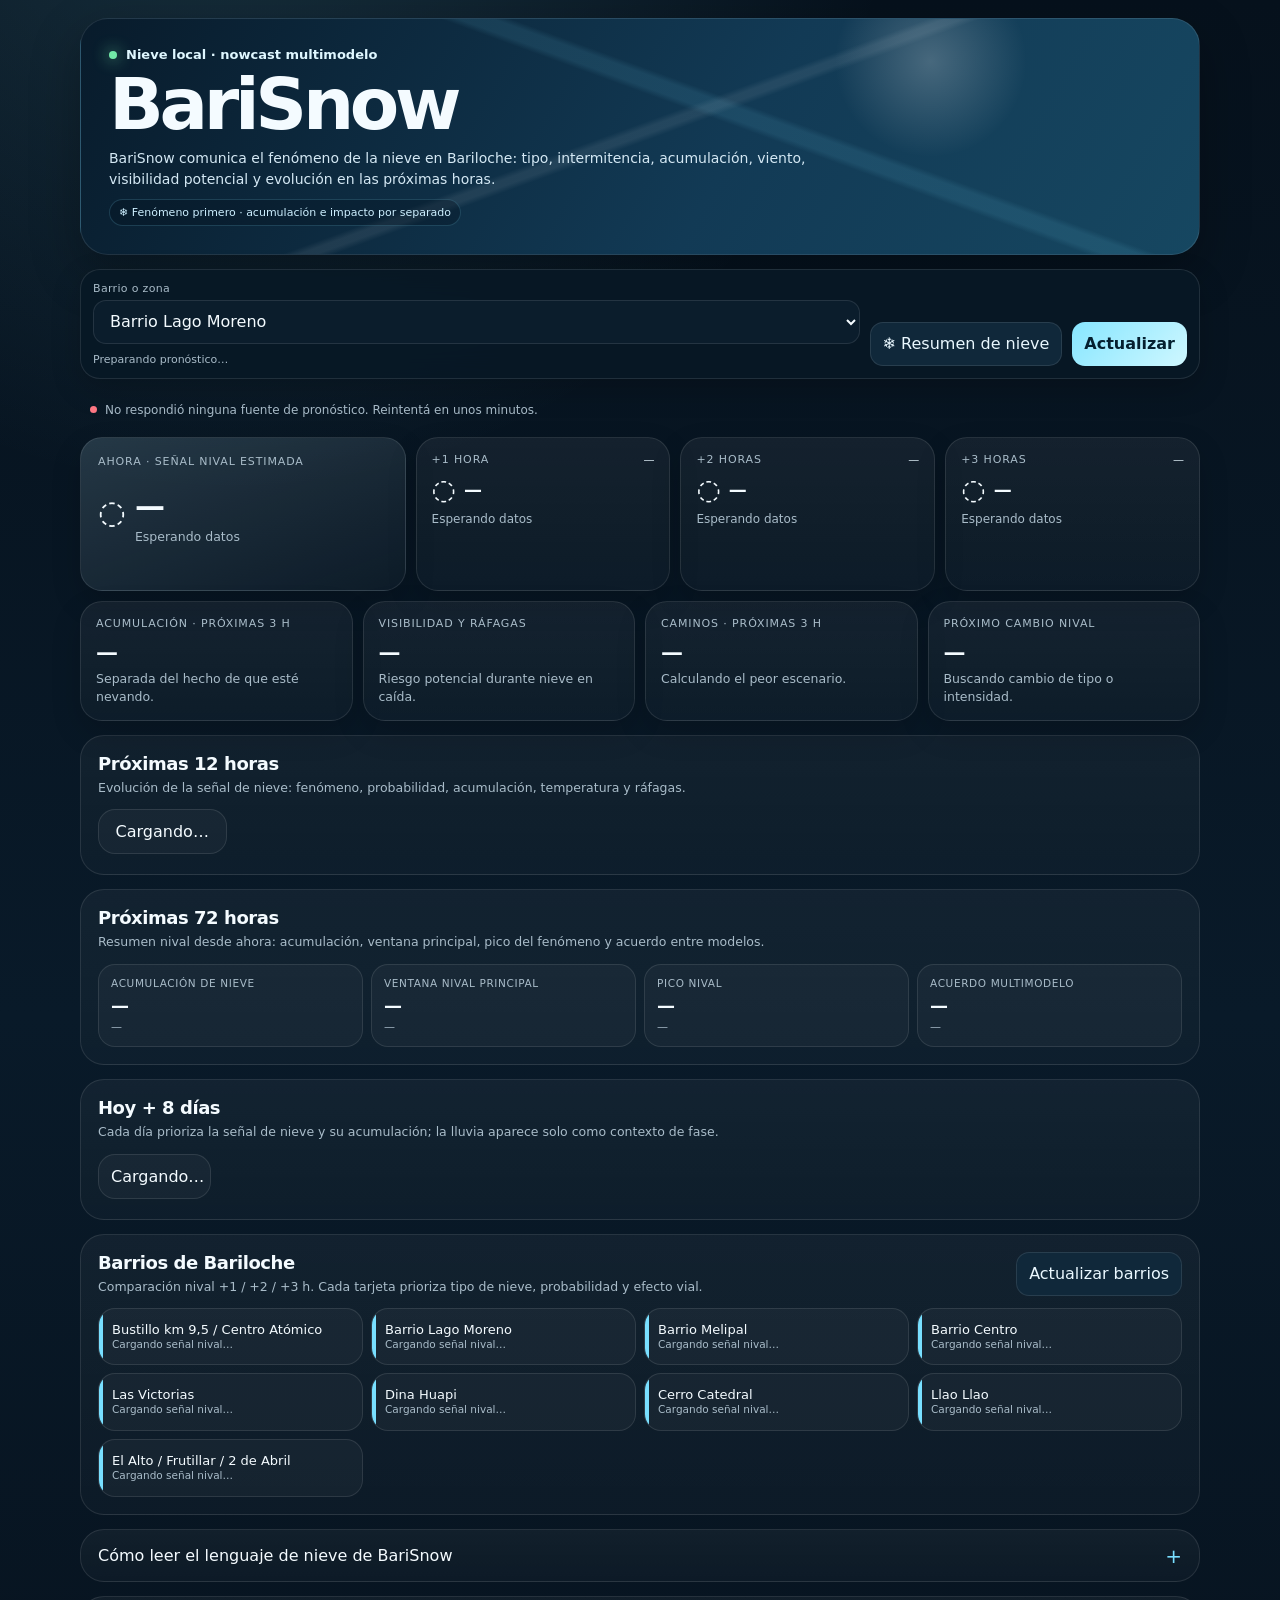
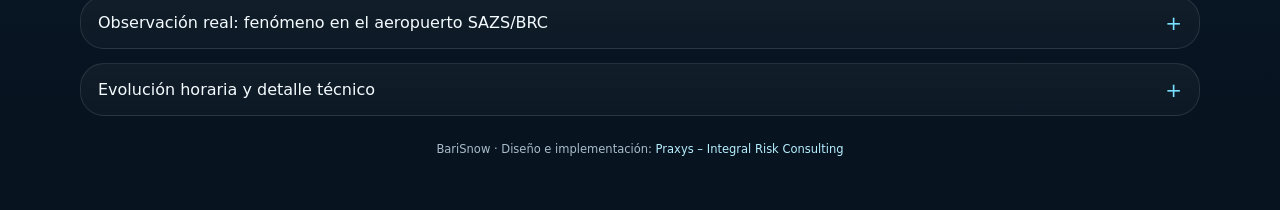
==== index.html @ 5141134d "Activar la capa especializada de comunicación de nieve" ====
<!doctype html>
<html lang="es">
<head>
  <meta charset="utf-8">
  <meta name="viewport" content="width=device-width,initial-scale=1">
  <meta name="theme-color" content="#081826">
  <title>BariSnow · Bariloche</title>
  <link rel="stylesheet" href="styles.css">
</head>
<body>
<div class="wrap">
    <header class="hero">
      <div class="brandline"><span class="live-dot"></span> Pronóstico local multimodelo</div>
      <h1>BariSnow</h1>
      <div class="subtitle">Lluvia, nieve y condiciones para circular en Bariloche, con foco en la próxima 1, 2 y 3 horas.</div>
    </header>

    <main>
      <section class="toolbar" aria-label="Controles principales">
        <div class="field">
          <label for="locationPreset">Barrio o zona</label>
          <select id="locationPreset">
            <option value="bustillo_95">Bustillo km 9,5 / Centro Atómico</option>
            <option value="lago_moreno" selected>Barrio Lago Moreno</option>
            <option value="melipal">Barrio Melipal</option>
            <option value="centro">Barrio Centro</option>
            <option value="las_victorias">Las Victorias</option>
            <option value="dina_huapi">Dina Huapi</option>
            <option value="cerro_catedral">Cerro Catedral</option>
            <option value="llao_llao">Llao Llao</option>
            <option value="el_alto">El Alto / Frutillar / 2 de Abril</option>
          </select>
          <div id="updatedAt" class="updated">Preparando pronóstico…</div>
        </div>
        <button id="quickBtn" class="soft" type="button">☕ Lectura simple</button>
        <button id="refreshBtn" class="primary" type="button">Actualizar</button>
      </section>

      <div class="statusline"><span id="statusDot" class="status-dot"></span><span id="statusText">Cargando modelos…</span></div>

      <section class="glance" aria-label="Resumen principal">
        <article class="glance-card main">
          <div class="eyebrow">Ahora</div>
          <div class="weather-line"><div id="nowIcon" class="weather-icon">◌</div><div><div id="nowTemp" class="big">—</div><div id="nowPhase" class="sub">Esperando datos</div></div></div>
          <div id="nowMeta" class="chiprow"></div>
        </article>
        <div class="short-grid" aria-label="Pronóstico de una a tres horas">
          <article class="horizon-card">
            <div class="horizon-head"><div class="eyebrow">+1 hora</div><div id="plus1Clock" class="clock">—</div></div>
            <div class="horizon-weather"><div id="plus1Icon" class="horizon-icon">◌</div><div id="plus1Temp" class="horizon-temp">—</div></div>
            <div id="plus1Main" class="horizon-main">Esperando datos</div>
            <div id="plus1Chips" class="chiprow"></div>
          </article>
          <article class="horizon-card">
            <div class="horizon-head"><div class="eyebrow">+2 horas</div><div id="plus2Clock" class="clock">—</div></div>
            <div class="horizon-weather"><div id="plus2Icon" class="horizon-icon">◌</div><div id="plus2Temp" class="horizon-temp">—</div></div>
            <div id="plus2Main" class="horizon-main">Esperando datos</div>
            <div id="plus2Chips" class="chiprow"></div>
          </article>
          <article class="horizon-card">
            <div class="horizon-head"><div class="eyebrow">+3 horas</div><div id="plus3Clock" class="clock">—</div></div>
            <div class="horizon-weather"><div id="plus3Icon" class="horizon-icon">◌</div><div id="plus3Temp" class="horizon-temp">—</div></div>
            <div id="plus3Main" class="horizon-main">Esperando datos</div>
            <div id="plus3Chips" class="chiprow"></div>
          </article>
        </div>
      </section>

      <section class="decision-grid" aria-label="Decisiones de corto plazo">
        <article class="decision-card">
          <div class="eyebrow">Caminos · próximas 3 horas</div>
          <div id="roadMain" class="big compact">—</div>
          <div id="roadText" class="sub">Calculando el peor escenario entre +1, +2 y +3 h.</div>
        </article>
        <article class="decision-card">
          <div class="eyebrow">Próximo cambio</div>
          <div id="changeMain" class="big compact">—</div>
          <div id="changeText" class="sub">Buscando el primer cambio real de estado.</div>
        </article>
      </section>

      <section class="panel">
        <div class="panel-head"><div><h2>Próximas 12 horas</h2><div class="note">+1, +2 y +3 h con detalle horario; después, puntos de tendencia hasta +12 h.</div></div></div>
        <div id="hourStrip" class="hour-strip"><div class="hour-card">Cargando…</div></div>
      </section>

      <section class="panel">
        <div class="panel-head"><div><h2>Próximas 72 horas</h2><div class="note">Acumulados desde ahora y momento de mayor actividad.</div></div></div>
        <div class="event-bar">
          <div class="metric"><span>Lluvia</span><strong id="rain72">—</strong><small id="rain72Text">—</small></div>
          <div class="metric"><span>Nieve posible</span><strong id="snow72">—</strong><small id="snow72Text">—</small></div>
          <div class="metric"><span>Momento más activo</span><strong id="peak72">—</strong><small id="peak72Text">—</small></div>
          <div class="metric"><span id="confidenceLabel">Confianza multimodelo</span><strong id="confidence">—</strong><small id="confidenceText">—</small></div>
        </div>
      </section>

      <section class="panel">
        <div class="panel-head"><div><h2>Hoy + 8 días</h2><div class="note">El primer día cuenta desde la hora actual; los primeros tres días concentran la mayor utilidad operativa.</div></div></div>
        <div id="dailyGrid" class="daily-grid"><div class="day-card">Cargando…</div></div>
      </section>

      <section class="panel">
        <div class="panel-head"><div><h2>Barrios de Bariloche</h2><div class="note">Comparación +1 / +2 / +3 h con Best Match. Tocá una zona para recalcularla en multimodelo.</div></div><button id="refreshPlaces" class="soft" type="button">Actualizar barrios</button></div>
        <div id="placesGrid" class="places-grid"><div class="place-card">Cargando…</div></div>
      </section>

      <details class="panel" id="obsPanel">
        <summary>Observación real del aeropuerto SAZS/BRC</summary>
        <div class="details-body">
          <div id="obsStatus" class="note" style="margin-bottom:10px">Buscando METAR…</div>
          <div class="obs-line">
            <div class="obs-box"><span>Temperatura</span><strong id="obsTemp">—</strong></div>
            <div class="obs-box"><span>Humedad</span><strong id="obsRH">—</strong></div>
            <div class="obs-box"><span>Viento</span><strong id="obsWind">—</strong></div>
            <div class="obs-box"><span>Fenómeno</span><strong id="obsPhenomena">—</strong></div>
            <div class="obs-box"><span>Antigüedad</span><strong id="obsAge">—</strong></div>
          </div>
          <div id="obsRaw" class="debug" style="margin-top:10px">METAR: —</div>
          <button id="retryObs" class="soft" type="button" style="margin-top:10px">Reintentar observación</button>
        </div>
      </details>

      <details class="panel">
        <summary>Evolución horaria y detalle técnico</summary>
        <div class="details-body">
          <canvas id="chart"></canvas>
          <div class="tech-grid" style="margin-top:12px">
            <div class="field"><label>Fuentes</label><select id="sourceMode"><option value="ensemble" selected>Multimodelo</option><option value="best_match">Best Match</option><option value="ecmwf">ECMWF IFS</option><option value="gfs">NOAA GFS</option><option value="gem">CMC GEM</option></select></div>
            <div class="field"><label>Factor orográfico</label><input id="oro" type="number" step="0.05" value="0.42"></div>
            <div class="field"><label>Ajuste térmico °C</label><input id="coldBias" type="number" step="0.1" value="0"></div>
          </div>
          <div id="technicalStatus" class="debug" style="margin-bottom:10px">Esperando corrida.</div>
          <div class="tablebox"><table><thead><tr><th>Hora</th><th>T</th><th>Sens.</th><th>Precip.</th><th>Prob. nieve</th><th>Nieve</th><th>Fase</th><th>Conf.</th></tr></thead><tbody id="rows"></tbody></table></div>
        </div>
      </details>
    </main>

    <footer>BariSnow · Diseño e implementación: <a href="https://www.praxys-consulting.com/" target="_blank" rel="noopener noreferrer">Praxys – Integral Risk Consulting</a></footer>
  </div>

  <div id="quickModal" class="modal" aria-hidden="true">
    <div class="modal-card" role="dialog" aria-modal="true" aria-labelledby="quickTitle">
      <button id="quickClose" class="modal-close" type="button" aria-label="Cerrar">×</button>
      <h2 id="quickTitle">☕ Lectura simple</h2>
      <div id="quickText" class="quick-text">Esperando pronóstico.</div>
    </div>
  </div>
  <script src="core.js"></script>
  <script src="ui.js"></script>
  <script src="snow-communication.js"></script>
</body>
</html>
---- styles.css ----
:root{
      --bg:#07131f;
      --panel:#0d2030;
      --panel2:#10283b;
      --line:rgba(255,255,255,.10);
      --txt:#f4fbff;
      --mut:#a9bcc9;
      --blue:#78dfff;
      --green:#72e8a8;
      --yellow:#ffd267;
      --orange:#ffad52;
      --red:#ff7885;
      --shadow:0 18px 50px rgba(0,0,0,.28);
    }
    *{box-sizing:border-box}
    html{scroll-behavior:smooth}
    body{
      margin:0;
      color:var(--txt);
      font-family:Inter,ui-sans-serif,system-ui,-apple-system,BlinkMacSystemFont,"Segoe UI",sans-serif;
      background:
        radial-gradient(circle at 18% -10%,rgba(120,223,255,.16),transparent 30%),
        linear-gradient(180deg,#06111c,#091a29 56%,#07131f);
      min-height:100vh;
    }
    button,select,input{font:inherit}
    button{cursor:pointer}
    a{color:#b7efff;text-decoration:none}
    .wrap{width:min(1120px,calc(100% - 28px));margin:auto;padding:18px 0 42px}
    .hero{
      position:relative;
      min-height:164px;
      overflow:hidden;
      border:1px solid var(--line);
      border-radius:28px;
      background:linear-gradient(120deg,#0a2337,#133b56);
      box-shadow:var(--shadow);
      padding:28px;
      display:flex;
      flex-direction:column;
      justify-content:flex-end;
    }
    .hero::before{
      content:"";
      position:absolute;inset:0;
      background:
        radial-gradient(circle at 76% 18%,rgba(255,255,255,.22),transparent 11%),
        linear-gradient(160deg,transparent 48%,rgba(255,255,255,.08) 49% 50%,transparent 51%),
        linear-gradient(20deg,transparent 57%,rgba(120,223,255,.10) 58% 60%,transparent 61%);
      pointer-events:none;
    }
    .hero > *{position:relative}
    .brandline{display:flex;align-items:center;gap:9px;color:#dff7ff;font-size:13px;margin-bottom:8px}
    .live-dot{width:8px;height:8px;border-radius:50%;background:var(--green);box-shadow:0 0 16px var(--green)}
    h1{margin:0;font-size:clamp(40px,7vw,72px);line-height:.95;letter-spacing:-.06em;font-weight:760}
    .subtitle{margin-top:10px;color:#d4e8f4;font-size:14px;max-width:700px;line-height:1.45}

    .toolbar{
      position:sticky;top:8px;z-index:20;
      display:grid;grid-template-columns:minmax(220px,1fr) auto auto;gap:10px;align-items:end;
      margin:14px 0;
      padding:12px;
      border:1px solid var(--line);
      border-radius:20px;
      background:rgba(8,24,37,.92);
      backdrop-filter:blur(14px);
      box-shadow:0 10px 30px rgba(0,0,0,.18);
    }
    .field{display:flex;flex-direction:column;gap:5px}
    label{font-size:11px;color:var(--mut);letter-spacing:.03em}
    select,input,button{
      min-height:44px;border-radius:13px;border:1px solid var(--line);
      background:#0b1d2c;color:var(--txt);padding:10px 12px;outline:none;
    }
    button.primary{border:0;background:linear-gradient(135deg,#86e6ff,#cff7ff);color:#052030;font-weight:700}
    button.soft{background:#10283a;color:#eaf8ff}
    button:hover{filter:brightness(1.07)}
    .updated{font-size:11px;color:var(--mut);margin-top:4px}

    .statusline{
      display:flex;align-items:center;gap:8px;
      min-height:34px;margin:0 0 10px;padding:7px 10px;
      color:var(--mut);font-size:12px;
    }
    .status-dot{width:7px;height:7px;border-radius:50%;background:var(--yellow)}
    .status-dot.ok{background:var(--green)}
    .status-dot.error{background:var(--red)}

    .glance{
      display:grid;grid-template-columns:minmax(220px,.88fr) minmax(0,2.12fr);gap:10px;margin-bottom:10px;
    }
    .glance-card,.horizon-card,.decision-card{
      min-height:154px;padding:17px;border:1px solid var(--line);border-radius:22px;
      background:linear-gradient(180deg,rgba(255,255,255,.055),rgba(255,255,255,.025));
      box-shadow:0 12px 30px rgba(0,0,0,.16);
    }
    .glance-card.main{background:linear-gradient(160deg,rgba(120,223,255,.13),rgba(255,255,255,.03))}
    .short-grid{display:grid;grid-template-columns:repeat(3,1fr);gap:10px}
    .horizon-card{min-height:154px;padding:15px}
    .horizon-head{display:flex;align-items:center;justify-content:space-between;gap:8px}
    .clock{font-size:11px;color:#dcebf3}
    .horizon-weather{display:flex;align-items:center;gap:8px;margin-top:10px}
    .horizon-icon{font-size:28px;line-height:1}
    .horizon-temp{font-size:25px;letter-spacing:-.045em;font-weight:720}
    .horizon-main{margin-top:8px;font-size:13px;line-height:1.3;font-weight:650}
    .decision-grid{display:grid;grid-template-columns:1fr 1fr;gap:10px;margin-bottom:14px}
    .decision-card{min-height:112px;padding:15px}
    .eyebrow{font-size:11px;color:var(--mut);text-transform:uppercase;letter-spacing:.08em}
    .big{font-size:30px;line-height:1.06;margin:11px 0 6px;letter-spacing:-.045em;font-weight:720}
    .big.compact{font-size:22px}
    .sub{font-size:12.5px;line-height:1.4;color:var(--mut)}
    .weather-line{display:flex;align-items:center;gap:9px;margin-top:11px}
    .weather-icon{font-size:32px;line-height:1}
    .chiprow{display:flex;flex-wrap:wrap;gap:6px;margin-top:9px}
    .chip{display:inline-flex;align-items:center;gap:5px;padding:5px 8px;border-radius:999px;border:1px solid var(--line);font-size:11px;background:rgba(255,255,255,.05)}
    .green{color:var(--green)} .yellow{color:var(--yellow)} .orange{color:var(--orange)} .red{color:var(--red)} .blue{color:var(--blue)}

    .panel{
      margin-bottom:14px;padding:17px;border:1px solid var(--line);border-radius:24px;
      background:linear-gradient(180deg,rgba(255,255,255,.045),rgba(255,255,255,.022));
    }
    .panel-head{display:flex;align-items:flex-start;justify-content:space-between;gap:14px;margin-bottom:12px}
    h2{margin:0;font-size:18px;letter-spacing:-.025em;font-weight:680}
    h3{margin:0;font-size:14px;font-weight:650}
    .note{margin-top:5px;color:var(--mut);font-size:12.5px;line-height:1.45}

    .hour-strip{display:grid;grid-template-columns:repeat(8,minmax(104px,1fr));gap:8px;overflow-x:auto;padding-bottom:3px}
    .hour-card{padding:12px 9px;border-radius:17px;border:1px solid var(--line);background:rgba(255,255,255,.035);text-align:center}
    .hour-card .time{font-size:12px;color:#dcebf3}
    .hour-card .ico{font-size:25px;margin:8px 0 5px}
    .hour-card .temp{font-size:18px;letter-spacing:-.03em}
    .hour-card .micro{font-size:10.5px;color:var(--mut);margin-top:5px;line-height:1.35}

    .event-bar{display:grid;grid-template-columns:repeat(4,1fr);gap:8px}
    .metric{padding:12px;border-radius:17px;background:rgba(255,255,255,.035);border:1px solid var(--line)}
    .metric span{display:block;color:var(--mut);font-size:10.5px;text-transform:uppercase;letter-spacing:.06em}
    .metric strong{display:block;margin-top:6px;font-size:18px;letter-spacing:-.035em;font-weight:680}
    .metric small{display:block;margin-top:4px;color:var(--mut);font-size:11px;line-height:1.35}

    .daily-grid{display:grid;grid-template-columns:repeat(9,minmax(108px,1fr));gap:8px;overflow-x:auto;padding-bottom:3px}
    .day-card{min-width:108px;padding:12px;border-radius:17px;border:1px solid var(--line);background:rgba(255,255,255,.035)}
    .day-name{font-size:11px;color:var(--mut)}
    .day-date{font-size:15px;margin-top:2px}
    .day-icon{font-size:25px;margin:10px 0 7px}
    .day-temp{font-size:16px}
    .day-meta{font-size:10.5px;color:var(--mut);line-height:1.45;margin-top:7px}

    .places-grid{display:grid;grid-template-columns:repeat(4,1fr);gap:8px}
    .place-card{position:relative;padding:13px;border-radius:17px;border:1px solid var(--line);background:rgba(255,255,255,.035);cursor:pointer;overflow:hidden}
    .place-card::before{content:"";position:absolute;left:0;top:0;bottom:0;width:4px;background:var(--blue)}
    .place-card.green::before{background:var(--green)} .place-card.yellow::before{background:var(--yellow)} .place-card.orange::before{background:var(--orange)} .place-card.red::before{background:var(--red)}
    .place-card .place-name{font-size:13px}
    .place-card .place-main{margin:8px 0 5px;font-size:14px;line-height:1.3}
    .place-card .place-meta{font-size:10.5px;color:var(--mut);line-height:1.4}
    .place-hours{display:grid;grid-template-columns:repeat(3,1fr);gap:5px;margin-top:9px}
    .place-hour{padding:7px 5px;border-radius:11px;border:1px solid rgba(255,255,255,.07);background:rgba(255,255,255,.025);text-align:center}
    .place-hour span{display:block;font-size:9.5px;color:var(--mut)}
    .place-hour strong{display:block;margin-top:3px;font-size:11.5px;font-weight:650}
    .place-hour small{display:block;margin-top:2px;font-size:9px;color:var(--mut);line-height:1.25}

    details.panel{padding:0;overflow:hidden}
    details summary{list-style:none;cursor:pointer;padding:16px 17px;font-size:16px}
    details summary::-webkit-details-marker{display:none}
    details summary::after{content:"+";float:right;color:var(--blue);font-size:20px;line-height:1}
    details[open] summary::after{content:"–"}
    .details-body{padding:0 17px 17px}
    .obs-line{display:grid;grid-template-columns:repeat(5,1fr);gap:8px}
    .obs-box{padding:10px;border-radius:15px;border:1px solid var(--line);background:rgba(255,255,255,.03)}
    .obs-box span{display:block;color:var(--mut);font-size:10px}
    .obs-box strong{display:block;margin-top:5px;font-size:15px;font-weight:650}
    canvas{display:block;width:100%;height:330px;border:1px solid var(--line);border-radius:18px;background:#07131f}
    .tech-grid{display:grid;grid-template-columns:repeat(3,1fr);gap:8px;margin-bottom:12px}
    .tablebox{max-height:420px;overflow:auto;border:1px solid var(--line);border-radius:16px}
    table{width:100%;border-collapse:collapse;font-size:11px}
    th,td{padding:8px;border-bottom:1px solid rgba(255,255,255,.07);white-space:nowrap;text-align:left}
    th{position:sticky;top:0;background:#0c2233;color:#c6d9e5}
    .debug{padding:10px;border:1px solid var(--line);border-radius:14px;background:rgba(0,0,0,.14);color:var(--mut);font-size:11.5px;line-height:1.5}

    .modal{position:fixed;inset:0;z-index:100;display:none;place-items:center;padding:16px;background:rgba(0,0,0,.68);backdrop-filter:blur(10px)}
    .modal.show{display:grid}
    .modal-card{position:relative;width:min(650px,100%);max-height:84vh;overflow:auto;padding:22px;border-radius:24px;border:1px solid rgba(120,223,255,.24);background:#0b2132;box-shadow:0 30px 80px rgba(0,0,0,.48)}
    .modal-card h2{margin-bottom:14px}
    .modal-close{position:absolute;right:12px;top:12px;width:38px;height:38px;min-height:38px;padding:0;border-radius:50%;background:rgba(255,255,255,.06);font-size:22px}
    .quick-text{font-size:15px;line-height:1.65;color:#e9f8ff}
    .quick-text p{margin:0 0 13px}

    footer{padding:12px 4px;color:var(--mut);font-size:11.5px;text-align:center}

    @media (max-width:900px){
      .glance{grid-template-columns:1fr}
      .short-grid{grid-template-columns:repeat(3,1fr)}
      .decision-grid{grid-template-columns:1fr 1fr}
      .places-grid{grid-template-columns:1fr 1fr}
      .event-bar{grid-template-columns:1fr 1fr}
      .obs-line{grid-template-columns:1fr 1fr}
    }
    @media (max-width:620px){
      .wrap{width:min(100% - 16px,1120px);padding-top:8px}
      .hero{min-height:138px;border-radius:22px;padding:20px}
      h1{font-size:44px}
      .toolbar{position:relative;top:auto;grid-template-columns:1fr 1fr;border-radius:18px}
      .toolbar .field{grid-column:1/-1}
      .glance{grid-template-columns:1fr;gap:8px}
      .short-grid{grid-template-columns:repeat(3,minmax(190px,1fr));gap:8px;overflow-x:auto;padding-bottom:3px}
      .decision-grid{grid-template-columns:1fr;gap:8px}
      .glance-card,.horizon-card,.decision-card{min-height:auto;padding:15px}
      .big{font-size:27px}
      .panel{padding:14px;border-radius:20px}
      .places-grid{grid-template-columns:1fr}
      .event-bar{grid-template-columns:1fr 1fr}
      .tech-grid{grid-template-columns:1fr}
      canvas{height:285px}
    }
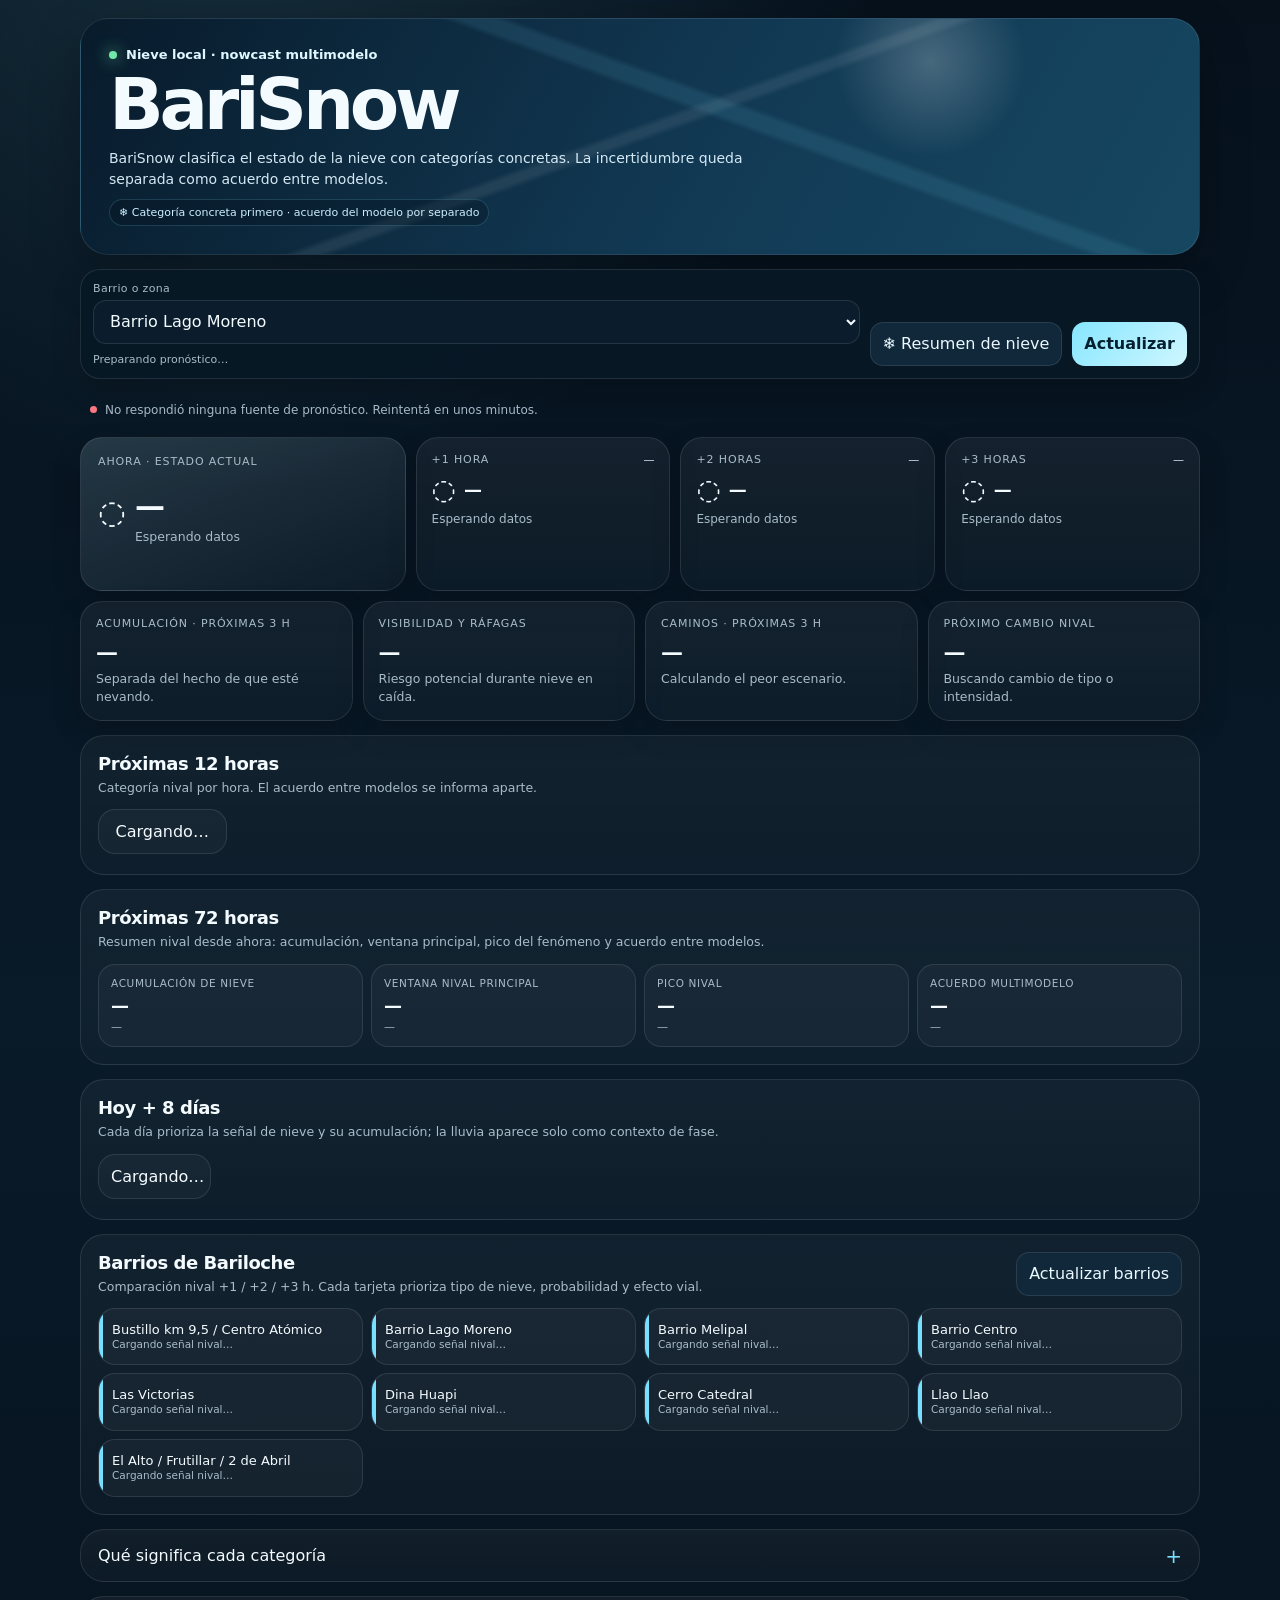
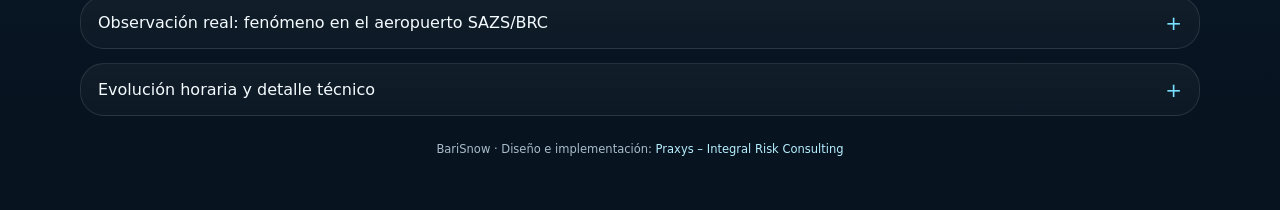
==== commit f8afe40c: "Activar comunicación categórica de nieve" ====
--- a/index.html
+++ b/index.html
@@ -148,5 +148,6 @@
   <script src="core.js"></script>
   <script src="ui.js"></script>
   <script src="snow-communication.js"></script>
+  <script src="certainty-communication.js"></script>
 </body>
 </html>
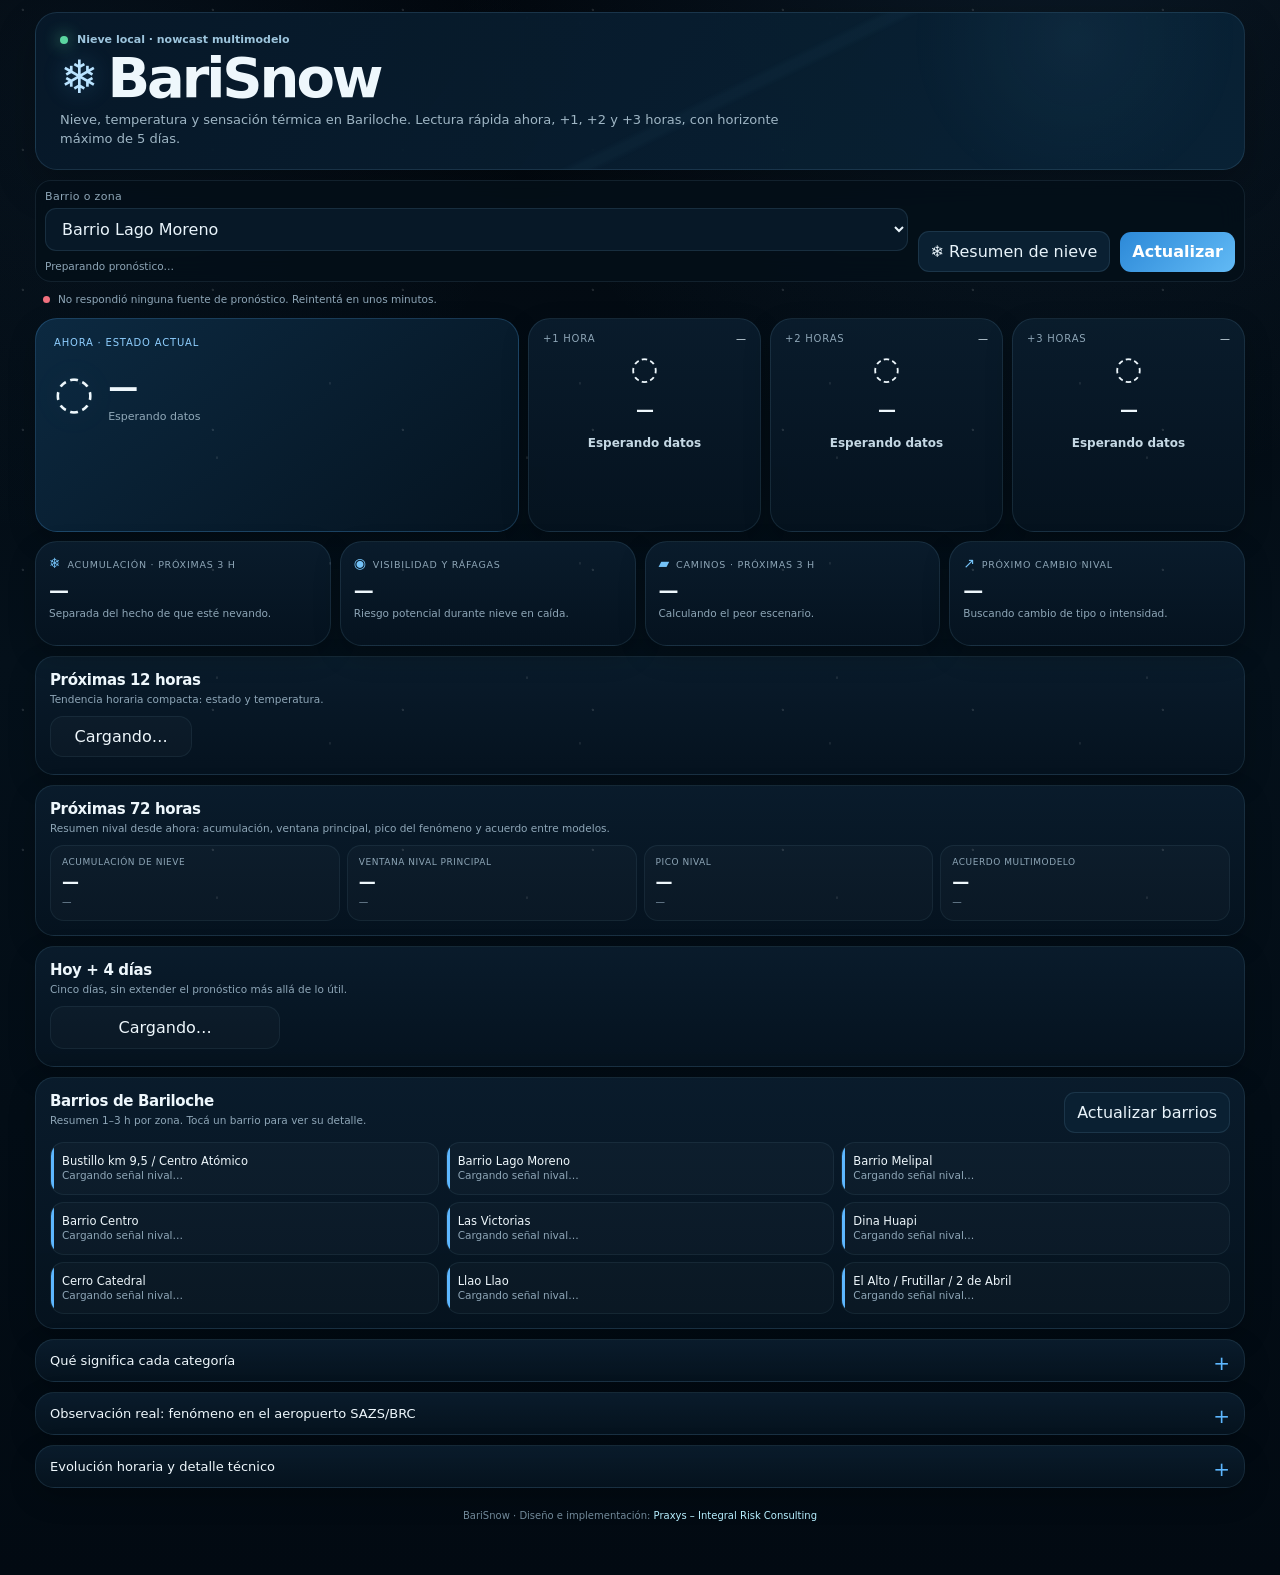
==== commit 182f235c: "Load approved compact dark visual refresh" ====
--- a/index.html
+++ b/index.html
@@ -95,7 +95,7 @@
       </section>
 
       <section class="panel">
-        <div class="panel-head"><div><h2>Hoy + 8 días</h2><div class="note">El primer día cuenta desde la hora actual; los primeros tres días concentran la mayor utilidad operativa.</div></div></div>
+        <div class="panel-head"><div><h2>Hoy + 4 días</h2><div class="note">Pronóstico limitado a cinco días.</div></div></div>
         <div id="dailyGrid" class="daily-grid"><div class="day-card">Cargando…</div></div>
       </section>
 
@@ -149,5 +149,6 @@
   <script src="ui.js"></script>
   <script src="snow-communication.js"></script>
   <script src="certainty-communication.js"></script>
+  <script src="visual-refresh.js"></script>
 </body>
 </html>
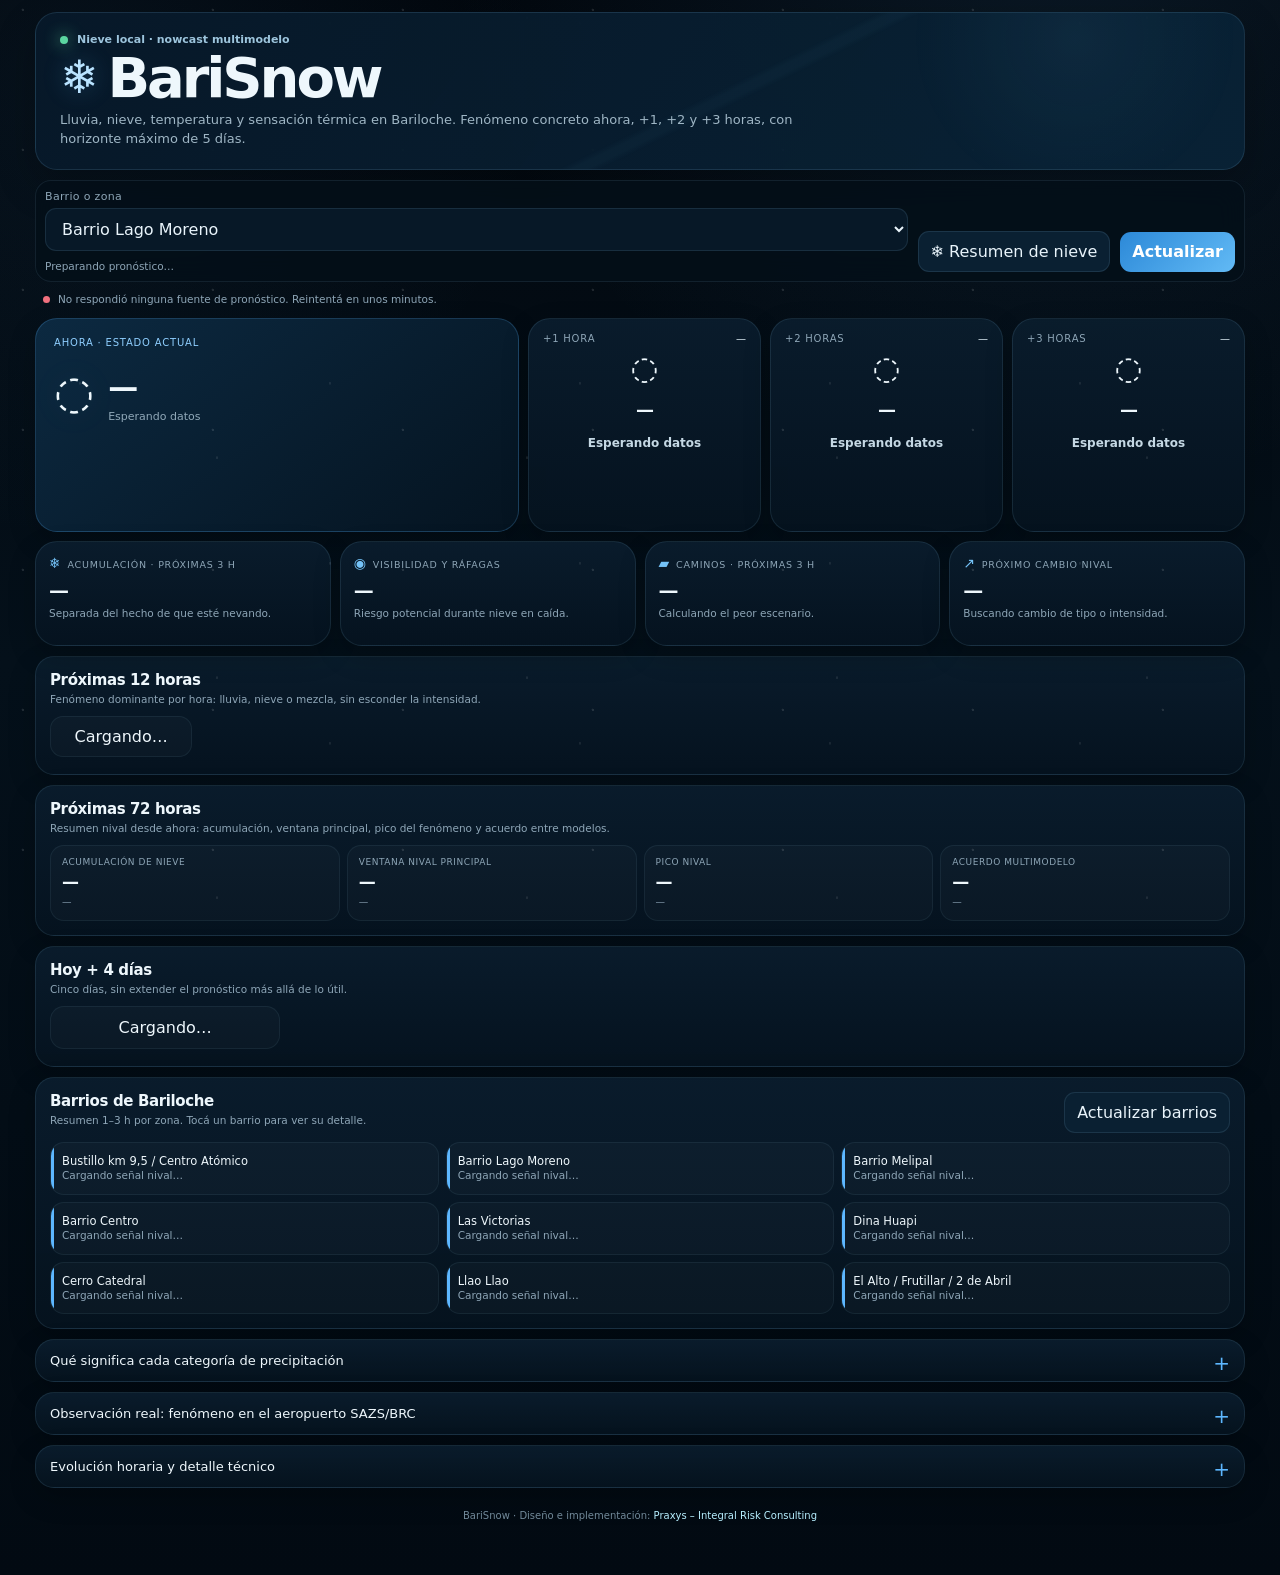
==== commit 72f8e50f: "Cargar capa de fenómenos de precipitación" ====
--- a/index.html
+++ b/index.html
@@ -4,7 +4,13 @@
   <meta charset="utf-8">
   <meta name="viewport" content="width=device-width,initial-scale=1">
   <meta name="theme-color" content="#081826">
+  <meta name="mobile-web-app-capable" content="yes">
+  <meta name="apple-mobile-web-app-capable" content="yes">
+  <meta name="apple-mobile-web-app-status-bar-style" content="black-translucent">
   <title>BariSnow · Bariloche</title>
+  <link rel="manifest" href="manifest.webmanifest">
+  <link rel="icon" href="icons/barisnow-192.png" sizes="192x192" type="image/png">
+  <link rel="apple-touch-icon" href="icons/barisnow-192.png">
   <link rel="stylesheet" href="styles.css">
 </head>
 <body>
@@ -146,9 +152,12 @@
     </div>
   </div>
   <script src="core.js"></script>
+  <script src="precipitation-model.js"></script>
   <script src="ui.js"></script>
   <script src="snow-communication.js"></script>
   <script src="certainty-communication.js"></script>
   <script src="visual-refresh.js"></script>
+  <script src="precipitation-communication.js"></script>
+  <script src="pwa.js"></script>
 </body>
 </html>
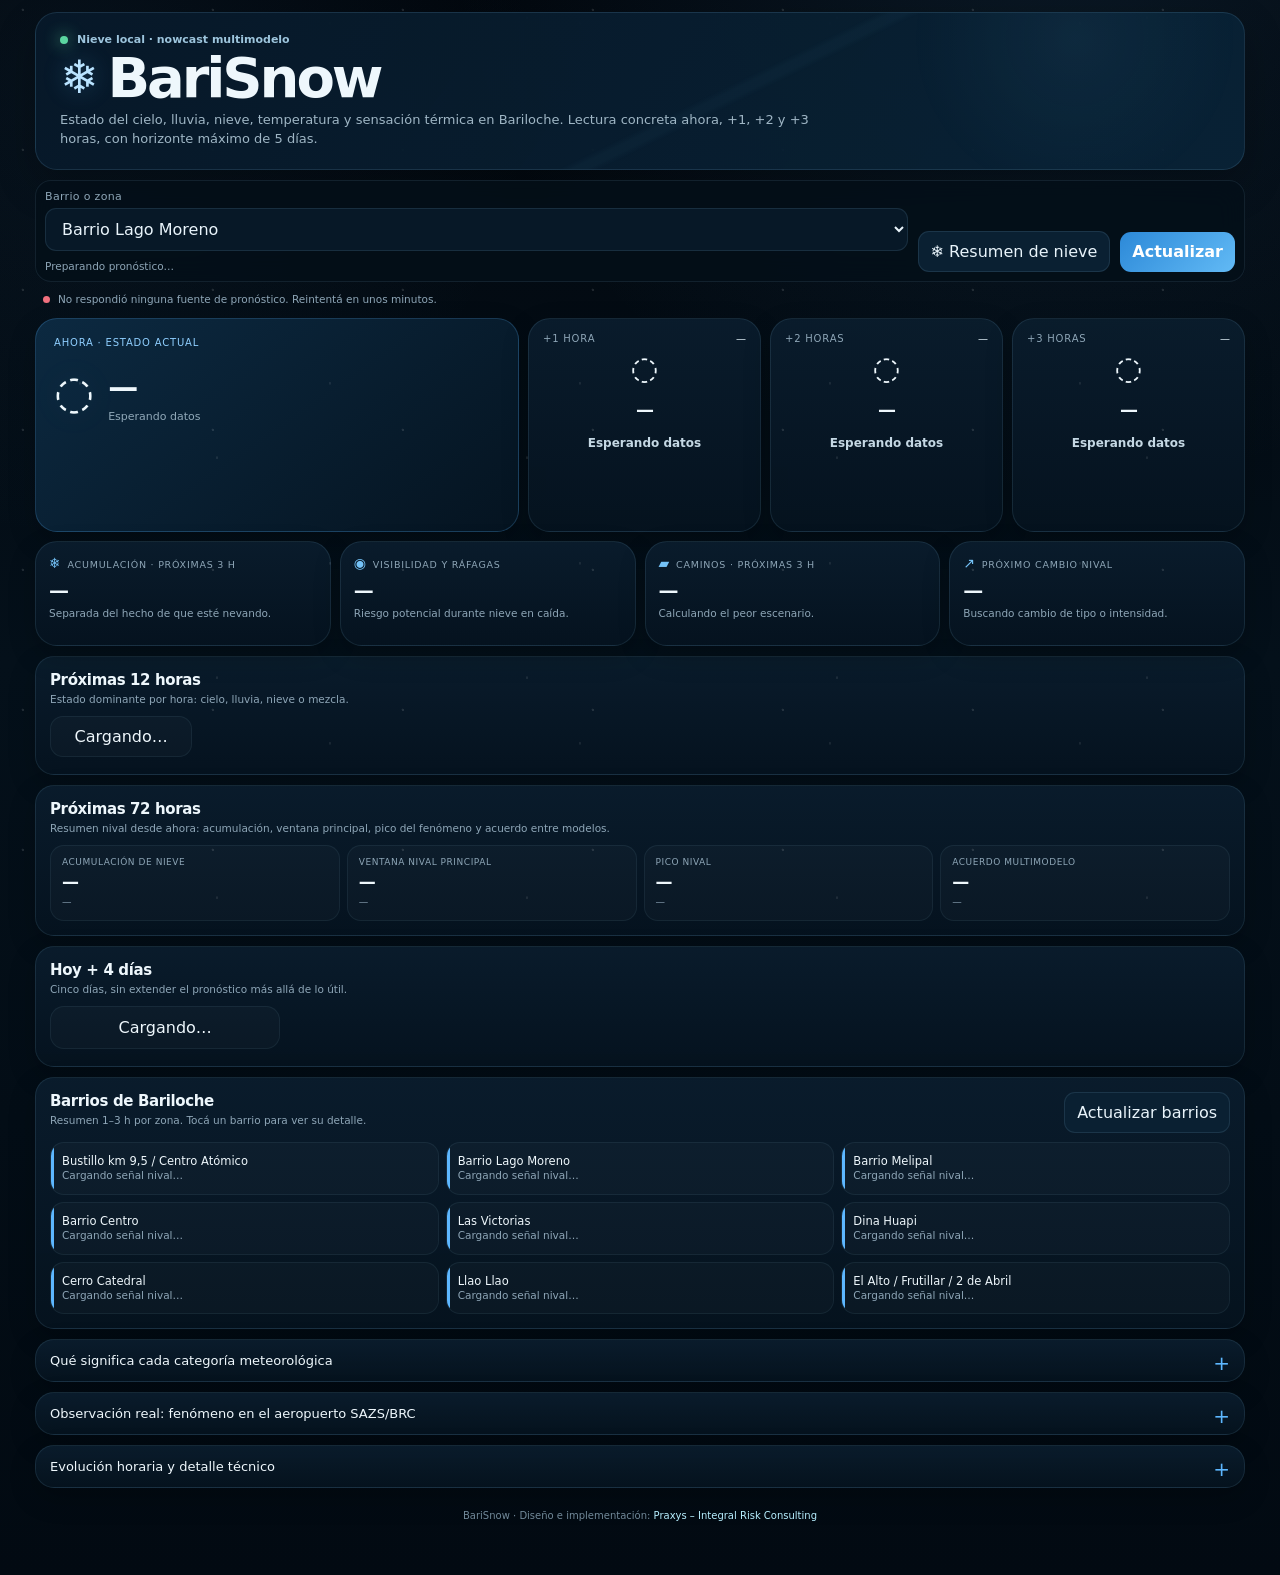
==== commit 0320912c: "Cargar prioridad del cielo antes de comunicar el estado actual" ====
--- a/index.html
+++ b/index.html
@@ -157,6 +157,7 @@
   <script src="snow-communication.js"></script>
   <script src="certainty-communication.js"></script>
   <script src="visual-refresh.js"></script>
+  <script src="current-sky-priority.js"></script>
   <script src="precipitation-communication.js"></script>
   <script src="pwa.js"></script>
 </body>
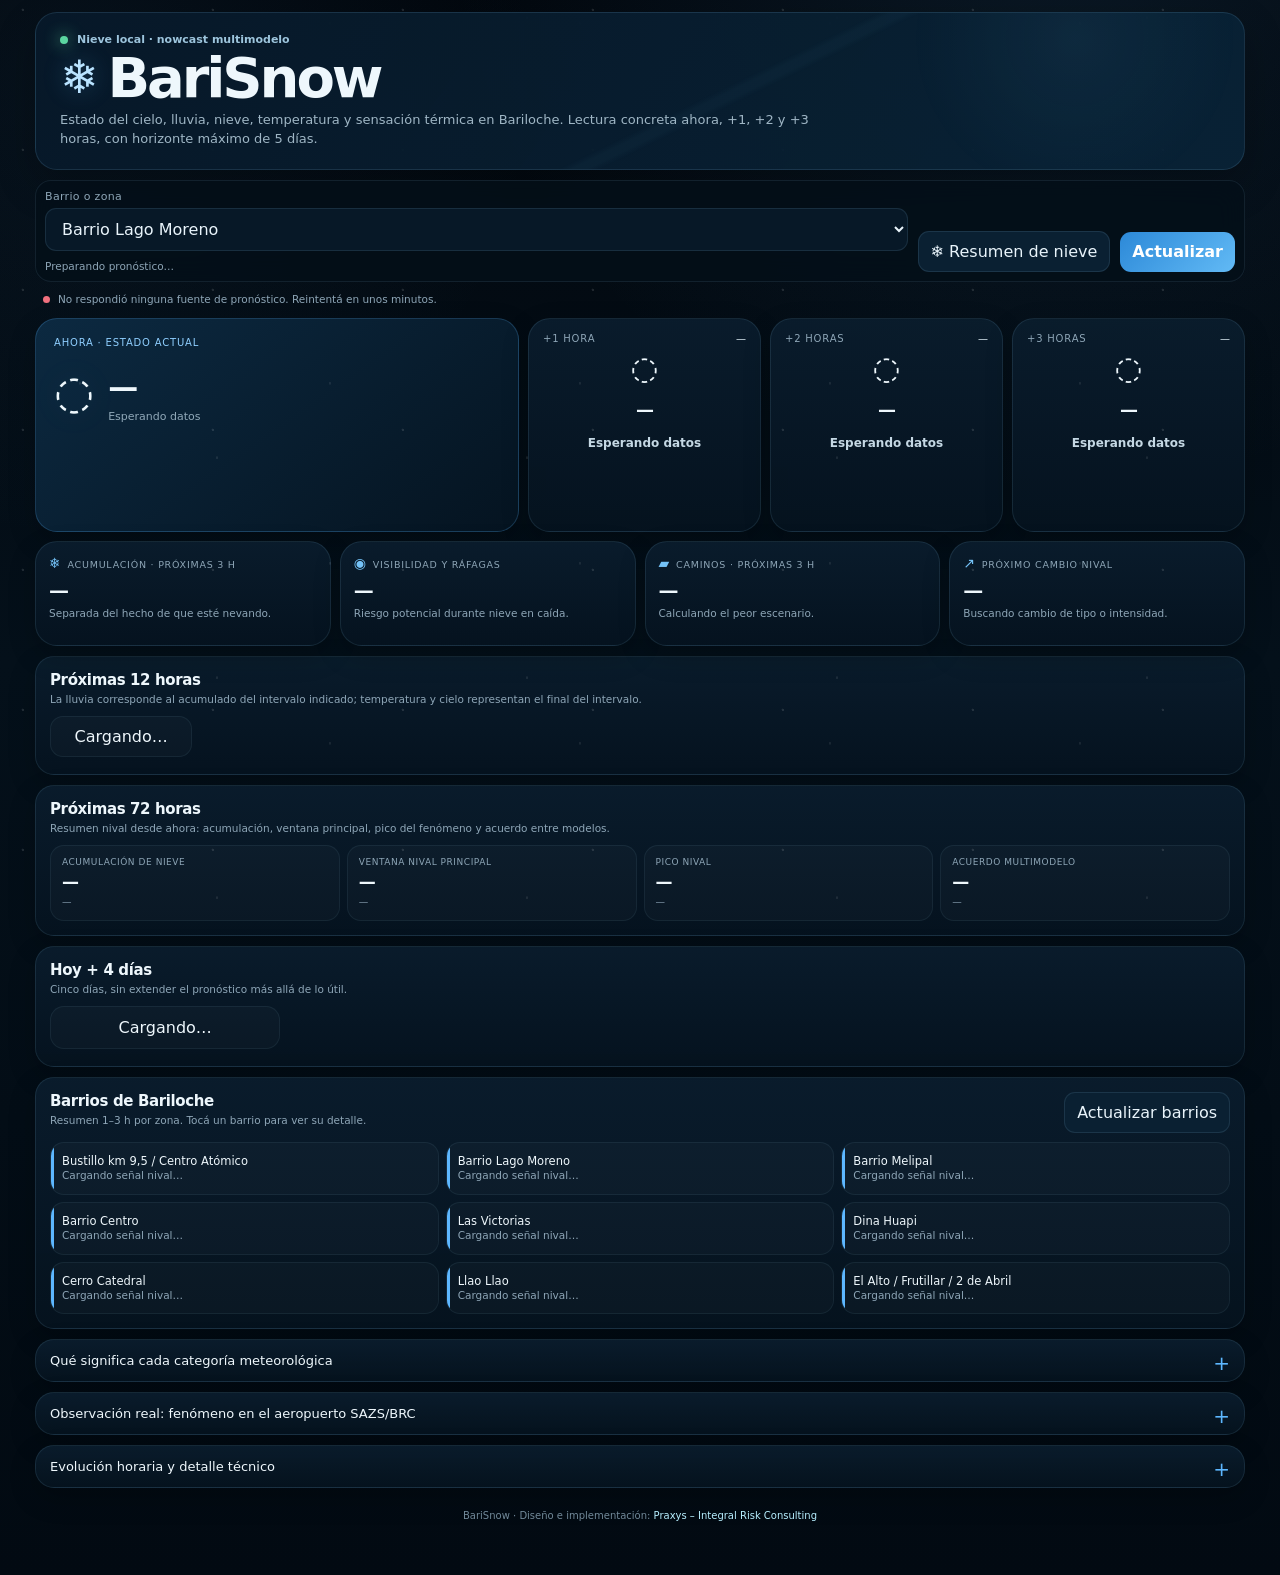
==== commit a598aa3d: "Activar visualización temporal de lluvia" ====
--- a/index.html
+++ b/index.html
@@ -159,6 +159,8 @@
   <script src="visual-refresh.js"></script>
   <script src="current-sky-priority.js"></script>
   <script src="precipitation-communication.js"></script>
+  <script src="rain-interval-display.js"></script>
+  <script src="web-daynight-fix.js"></script>
   <script src="pwa.js"></script>
 </body>
-</html>
+</html>
